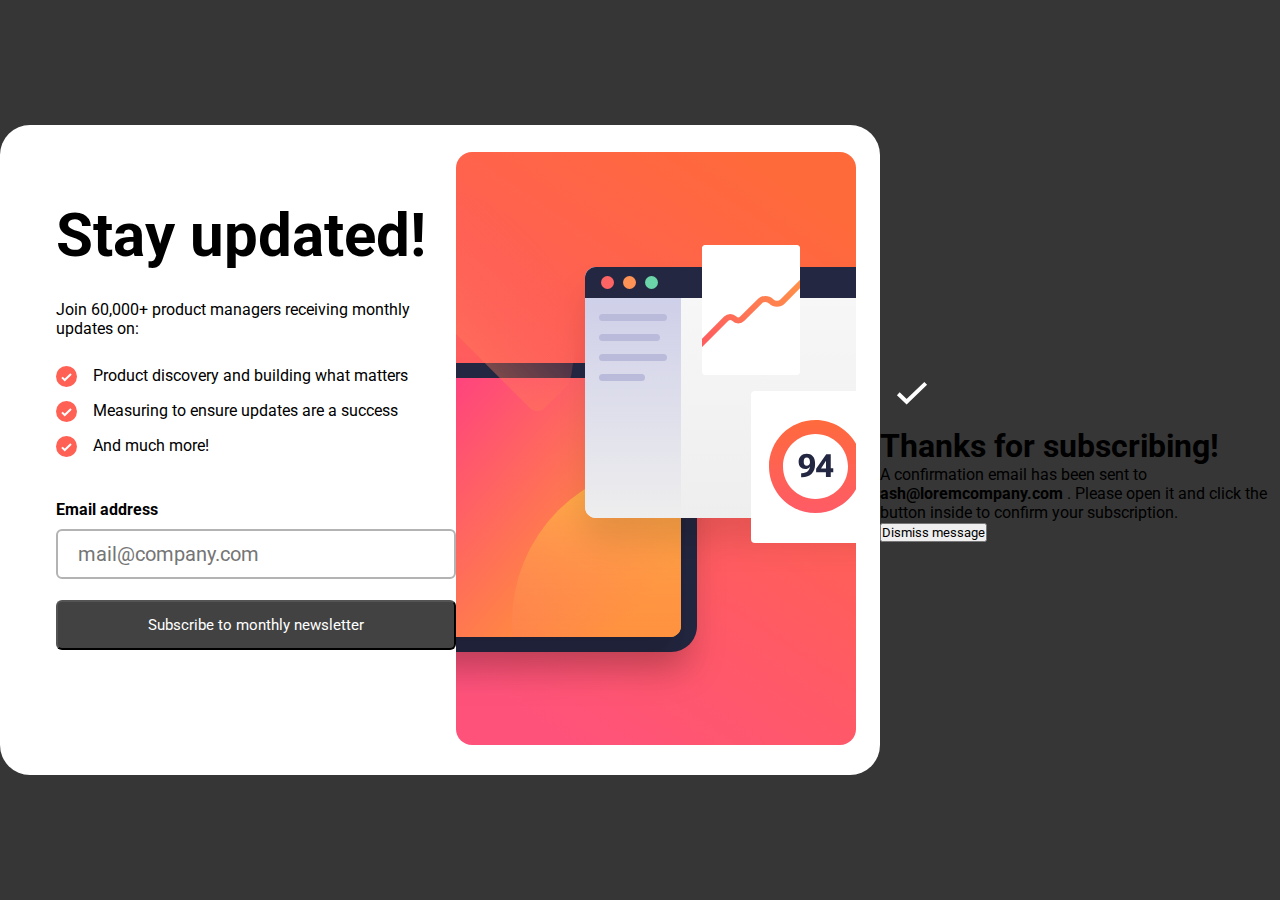
==== index.html @ 1c122751 "manuteção do input e label" ====
<!DOCTYPE html>
<html lang="en">
<head>
    <meta charset="UTF-8">
    <meta http-equiv="X-UA-Compatible" content="IE=edge">
    <link rel="stylesheet" href="style.css">
    <meta name="viewport" content="width=device-width, initial-scale=1.0">
    <title>Document</title>
    <link rel="preconnect" href="https://fonts.googleapis.com">
<link rel="preconnect" href="https://fonts.gstatic.com" crossorigin>
<link href="https://fonts.googleapis.com/css2?family=Roboto:wght@400;700&display=swap" rel="stylesheet">
</head>
<body>
    <section class="container-maior">

        <div class="container">
            <h1>Stay updated!</h1>
            <p>Join 60,000+ product managers receiving monthly updates on:</p>

            <section class="requisitos">
                <div class="itens">
                    <svg xmlns="http://www.w3.org/2000/svg" width="21" height="21" viewBox="0 0 21 21"><g fill="none"><circle cx="10.5" cy="10.5" r="10.5" fill="#FF6155"/><path stroke="#FFF" stroke-width="2" d="M6 11.381 8.735 14 15 8"/></g></svg>
                    <p>Product discovery and building what matters</p>  
                </div>
                <div class="itens">
                    <svg xmlns="http://www.w3.org/2000/svg" width="21" height="21" viewBox="0 0 21 21"><g fill="none"><circle cx="10.5" cy="10.5" r="10.5" fill="#FF6155"/><path stroke="#FFF" stroke-width="2" d="M6 11.381 8.735 14 15 8"/></g></svg>
                    <p>Measuring to ensure updates are a success</p>
                </div>
                <div class="itens">
                    <svg xmlns="http://www.w3.org/2000/svg" width="21" height="21" viewBox="0 0 21 21"><g fill="none"><circle cx="10.5" cy="10.5" r="10.5" fill="#FF6155"/><path stroke="#FFF" stroke-width="2" d="M6 11.381 8.735 14 15 8"/></g></svg>
                    <p>And much more!</p>
                </div>
            </section>
            <div class="input-email">
                <label for="email">Email address</label>
                <input class="email" id="email" type="email" required placeholder="mail@company.com">
                <button class="submit">Subscribe to monthly newsletter</button> 
            </div>
            
        </div>

        <div class="imagem">
            <svg xmlns="http://www.w3.org/2000/svg" xmlns:xlink="http://www.w3.org/1999/xlink" width="400" height="593" viewBox="0 0 400 593"><defs><linearGradient id="b" x1="72.75%" x2="27.25%" y1="0%" y2="100%"><stop offset="0%" stop-color="#FF6A3A"/><stop offset="100%" stop-color="#FF527B"/></linearGradient><linearGradient id="h" x1="22.319%" x2="99.127%" y1="28.497%" y2="70.858%"><stop offset="0%" stop-color="#FF3E83"/><stop offset="100%" stop-color="#FF9F2E"/></linearGradient><linearGradient id="k" x1="50%" x2="50%" y1="0%" y2="100%"><stop offset="0%" stop-color="#FFB443"/><stop offset="100%" stop-color="#FF5B64" stop-opacity="0"/></linearGradient><linearGradient id="o" x1="50%" x2="50%" y1="0%" y2="100%"><stop offset="0%" stop-color="#F8F8F8"/><stop offset="100%" stop-color="#EEE"/></linearGradient><linearGradient id="p" x1="50%" x2="50%" y1="0%" y2="100%"><stop offset="0%" stop-color="#CACBE8"/><stop offset="100%" stop-color="#EEE"/><stop offset="100%" stop-color="#CACBE8"/></linearGradient><linearGradient id="r" x1="97.791%" x2="7.729%" y1="26.944%" y2="71.879%"><stop offset="0%" stop-color="#FF9049"/><stop offset="100%" stop-color="#FF5E5E"/></linearGradient><linearGradient id="t" x1="50%" x2="50%" y1="0%" y2="100%"><stop offset="0%" stop-color="#FF6A3D"/><stop offset="100%" stop-color="#FF5B66"/></linearGradient><path id="e" d="M0 26C0 11.64 11.64 0 26 0h381c14.36 0 26 11.64 26 26v237c0 14.36-11.64 26-26 26H26c-14.36 0-26-11.64-26-26V26Z"/><path id="g" d="M0 11C0 4.925 4.925 0 11 0h379c6.075 0 11 4.925 11 11v237c0 6.075-4.925 11-11 11H11c-6.075 0-11-4.925-11-11V11Z"/><path id="i" d="M0 11C0 4.925 4.925 0 11 0h379c6.075 0 11 4.925 11 11v237c0 6.075-4.925 11-11 11H11c-6.075 0-11-4.925-11-11V11Z"/><path id="n" d="M0 11C0 4.925 4.925 0 11 0h411c6.075 0 11 4.925 11 11v229c0 6.075-4.925 11-11 11H11c-6.075 0-11-4.925-11-11V11Z"/><path id="q" d="M0 4a4 4 0 0 1 4-4h90a4 4 0 0 1 4 4v122a4 4 0 0 1-4 4H4a4 4 0 0 1-4-4V4Z"/><filter id="d" width="127.7%" height="141.5%" x="-13.9%" y="-12.5%" filterUnits="objectBoundingBox"><feOffset dy="24" in="SourceAlpha" result="shadowOffsetOuter1"/><feGaussianBlur in="shadowOffsetOuter1" result="shadowBlurOuter1" stdDeviation="16"/><feColorMatrix in="shadowBlurOuter1" values="0 0 0 0 0 0 0 0 0 0 0 0 0 0 0 0 0 0 0.100000001 0"/></filter><filter id="f" width="129.9%" height="146.3%" x="-15%" y="-13.9%" filterUnits="objectBoundingBox"><feOffset dy="24" in="SourceAlpha" result="shadowOffsetOuter1"/><feGaussianBlur in="shadowOffsetOuter1" result="shadowBlurOuter1" stdDeviation="16"/><feColorMatrix in="shadowBlurOuter1" values="0 0 0 0 0 0 0 0 0 0 0 0 0 0 0 0 0 0 0.100000001 0"/></filter><filter id="j" width="129.9%" height="146.3%" x="-15%" y="-13.9%" filterUnits="objectBoundingBox"><feOffset dy="24" in="SourceAlpha" result="shadowOffsetOuter1"/><feGaussianBlur in="shadowOffsetOuter1" result="shadowBlurOuter1" stdDeviation="16"/><feColorMatrix in="shadowBlurOuter1" values="0 0 0 0 0 0 0 0 0 0 0 0 0 0 0 0 0 0 0.100000001 0"/></filter><filter id="m" width="127.7%" height="147.8%" x="-13.9%" y="-14.3%" filterUnits="objectBoundingBox"><feOffset dy="24" in="SourceAlpha" result="shadowOffsetOuter1"/><feGaussianBlur in="shadowOffsetOuter1" result="shadowBlurOuter1" stdDeviation="16"/><feColorMatrix in="shadowBlurOuter1" values="0 0 0 0 0 0 0 0 0 0 0 0 0 0 0 0 0 0 0.100000001 0"/></filter><rect id="a" width="400" height="593" x="0" y="0" rx="16"/></defs><g fill="none" fill-rule="evenodd"><mask id="c" fill="#fff"><use xlink:href="#a"/></mask><rect width="400" height="593" rx="16"/><path fill="url(#b)" fill-rule="nonzero" d="M0 0h400v593H0z" mask="url(#c)"/><g mask="url(#c)"><g fill-rule="nonzero" transform="translate(-192 211)"><use xlink:href="#e" fill="#000" filter="url(#d)"/><use xlink:href="#e" fill="#242742"/></g><g transform="translate(-176 226)"><g fill-rule="nonzero"><use xlink:href="#g" fill="#000" filter="url(#f)"/><use xlink:href="#g" fill="url(#h)"/></g><mask id="l" fill="#fff"><use xlink:href="#i"/></mask><g fill-rule="nonzero"><use xlink:href="#i" fill="#000" filter="url(#j)"/><use xlink:href="#i" fill="url(#h)"/></g><circle cx="390" cy="244" r="158" fill="url(#k)" fill-rule="nonzero" mask="url(#l)"/><circle cx="136.446" cy="-34.554" r="158" fill="url(#k)" fill-rule="nonzero" mask="url(#l)" transform="rotate(-135 136.446 -34.554)"/></g><g fill-rule="nonzero" transform="translate(129 115)"><use xlink:href="#n" fill="#000" filter="url(#m)"/><use xlink:href="#n" fill="url(#o)"/><path fill="url(#p)" d="M0 11C0 4.925 4.925 0 11 0h85v251H11c-6.075 0-11-4.925-11-11V11Z"/><path fill="#BABBDB" d="M14 50.5a3.5 3.5 0 0 1 3.5-3.5h61a3.5 3.5 0 0 1 0 7h-61a3.5 3.5 0 0 1-3.5-3.5Zm0 20a3.5 3.5 0 0 1 3.5-3.5h54a3.5 3.5 0 0 1 0 7h-54a3.5 3.5 0 0 1-3.5-3.5Zm0 20a3.5 3.5 0 0 1 3.5-3.5h61a3.5 3.5 0 0 1 0 7h-61a3.5 3.5 0 0 1-3.5-3.5Zm0 20a3.5 3.5 0 0 1 3.5-3.5h39a3.5 3.5 0 1 1 0 7h-39a3.5 3.5 0 0 1-3.5-3.5Z"/><path fill="#242742" d="M0 11C0 4.925 4.925 0 11 0h411c6.075 0 11 4.925 11 11v20H0V11Z"/><g transform="translate(16 9)"><circle cx="6.5" cy="6.5" r="6.5" fill="#FF6464"/><circle cx="28.5" cy="6.5" r="6.5" fill="#FF9255"/><circle cx="50.5" cy="6.5" r="6.5" fill="#6BD4A8"/></g></g><g transform="translate(246 93)"><path fill="#FFF" fill-rule="nonzero" d="M0 4a4 4 0 0 1 4-4h90a4 4 0 0 1 4 4v122a4 4 0 0 1-4 4H4a4 4 0 0 1-4-4V4Z"/><mask id="s" fill="#fff"><use xlink:href="#q"/></mask><use xlink:href="#q" fill="#FFF" fill-rule="nonzero"/><path fill="url(#r)" fill-rule="nonzero" d="M108.12 28.878a3 3 0 0 1 .002 4.243L82.847 58.41c-4.348 4.351-11.4 4.351-15.749 0a5.132 5.132 0 0 0-7.26 0L42.406 75.853a8.668 8.668 0 0 1-12.262 0 2.668 2.668 0 0 0-3.774 0l-32.248 32.268a3 3 0 1 1-4.244-4.242l32.248-32.267a8.668 8.668 0 0 1 12.262 0 2.668 2.668 0 0 0 3.774 0L55.594 54.17c4.348-4.35 11.4-4.35 15.748 0a5.132 5.132 0 0 0 7.26 0l25.276-25.29a3 3 0 0 1 4.243-.002Z" mask="url(#s)"/><path fill="#FFF" fill-rule="nonzero" d="M49 150a4 4 0 0 1 4-4h120a4 4 0 0 1 4 4v144a4 4 0 0 1-4 4H53a4 4 0 0 1-4-4V150Z"/><path fill="url(#t)" d="M46.5 79C64.45 79 79 64.45 79 46.5S64.45 14 46.5 14 14 28.55 14 46.5 28.55 79 46.5 79Zm0 14C72.181 93 93 72.181 93 46.5S72.181 0 46.5 0 0 20.819 0 46.5 20.819 93 46.5 93Z" transform="translate(67 175)"/><path fill="#242742" fill-rule="nonzero" d="M96.61 216.72c0 2.27.589 4.067 1.766 5.39 1.177 1.313 2.78 1.969 4.812 1.969 1.886 0 3.36-.672 4.422-2.016 1.073-1.344 1.61-3.02 1.61-5.031h-1.172c0 1.146-.318 2.057-.954 2.734-.635.677-1.427 1.016-2.375 1.016-1.01 0-1.76-.339-2.25-1.016-.49-.687-.734-1.692-.734-3.015 0-1.51.245-2.594.734-3.25.5-.667 1.24-1 2.22-1 1.051 0 1.869.432 2.452 1.297.584.864.875 2.411.875 4.64l.14.625c0 3.302-.723 5.646-2.171 7.031-1.448 1.386-3.495 2.073-6.14 2.063h-.704v3.969h.813c4.25-.042 7.495-1.193 9.734-3.453 2.25-2.271 3.375-5.329 3.375-9.172v-.813c0-3.458-.776-5.958-2.328-7.5-1.552-1.552-3.557-2.328-6.016-2.328-2.468 0-4.437.714-5.906 2.14-1.469 1.428-2.203 3.334-2.203 5.72ZM123.923 232h4.828v-22.75h-4.516l-10.11 14.563v3.438h17.141v-3.891h-4.937l-.813.078h-6.5l4.828-7.562h.157v9.593l-.079.547v5.985Z"/></g></g></g></svg>
        </div>

    </section>

    <section class="sucesso">
        <svg xmlns="http://www.w3.org/2000/svg" width="64" height="64" viewBox="0 0 64 64"><defs><linearGradient id="a" x1="100%" x2="0%" y1="0%" y2="100%"><stop offset="0%" stop-color="#FF6A3A"/><stop offset="100%" stop-color="#FF527B"/></linearGradient></defs><g fill="none"><circle cx="32" cy="32" r="32" fill="url(#a)"/><path stroke="#FFF" stroke-width="4" d="m18.286 34.686 8.334 7.98 19.094-18.285"/></g></svg>
        <h1>Thanks for subscribing!</h1>
        <p>
            A confirmation email has been sent to <strong>ash@loremcompany.com</strong> . 
            Please open it and click the button inside to confirm your subscription.
        </p>
        <button> 
            Dismiss message
        </button>
    </section>
 
</body>
</html>
---- style.css ----
*{
    box-sizing: border-box;
    margin: 0;
    padding: 0;
    font-family: 'Roboto', sans-serif;}
body{
    width: 100%;
    height: 100vh;

    display: flex;
    justify-content: center;
    align-items: center;

    background-color: rgb(54, 54, 54);
}


body .container-maior{
    width: 950px;
    height: 650px;
    padding: 1.5em;
    border-radius: 30px;

    background-color: white;

    display: flex;
    justify-content: space-between;
    align-items: center;
}

body .itens{
    display: flex; 
}
.itens p{
    margin: 0 0 1em 1em;
}

section .container{
    margin: 0 0 50px 2em;
    width: 400px;
    height: 450px;
    
    display: flex;
    flex-direction: column;
    justify-content: space-between;
}
section .container h1{
    font-size: 60px;
    font-weight: 700;
    
    display: flex;
    align-items: center;
}
section .email{
    width: 400px;
    height: 50px;
    border:rgb(179, 179, 179) 2px solid ;
    border-radius: 6px;
    padding: 1em;

    font-size: 20px;
}
section .submit{
    width: 400px;
    height: 50px;
    border-radius: 6px;

    background-color: rgb(66, 66, 66);
    color: white;
}

section .input-email{
    width: 400px;
    height: 150px;

    display: flex;
    flex-direction: column;
    justify-content: space-between;
}
section .input-email .email{
    margin: 0.5em 0 1em 0;
}
section .input-email label{
    font-weight: bold;
}
section .input-email .submit{
    font-size: 15px;
}


body .itens svg{
    display: flex;
}
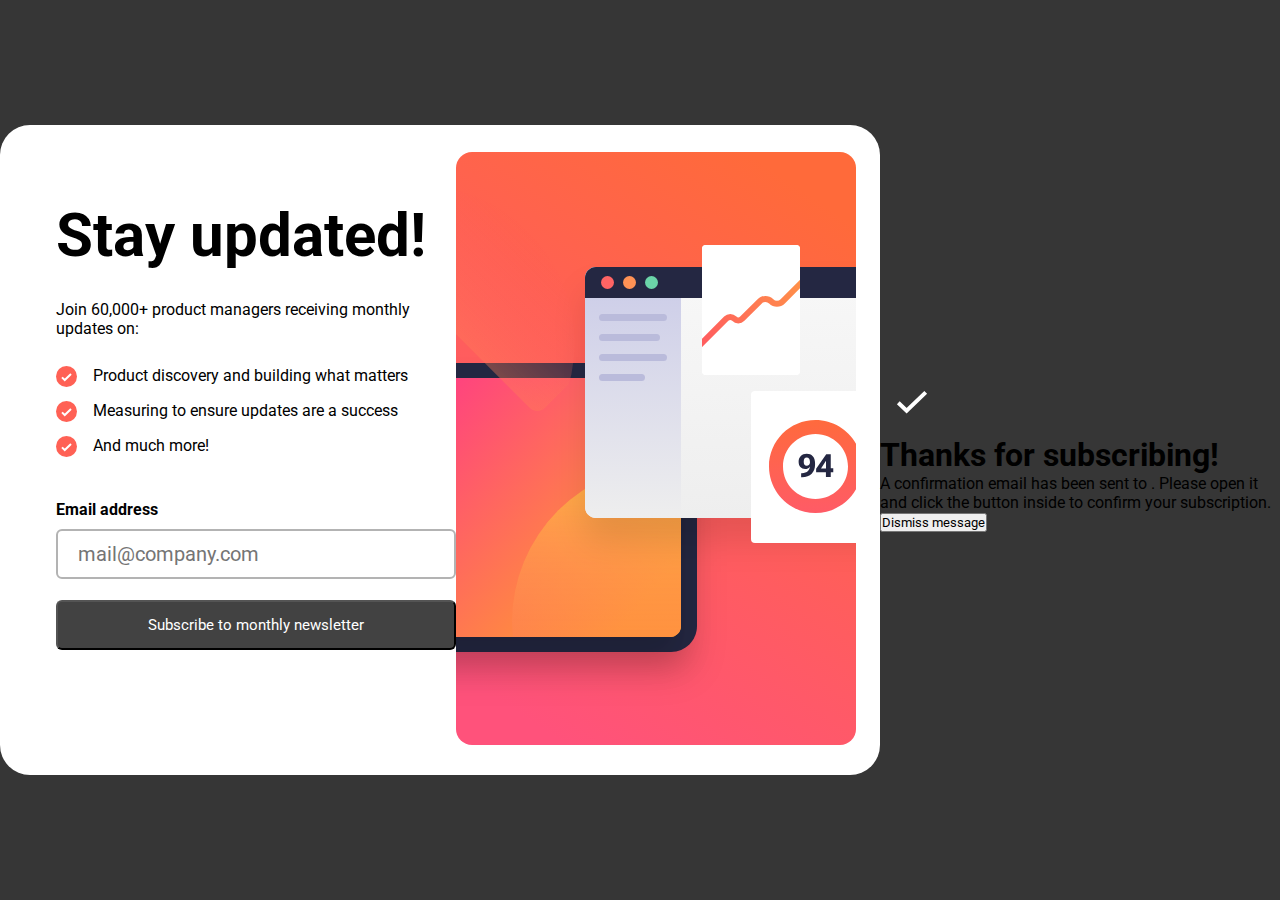
==== commit 43e5bafb: "inicio de JS" ====
--- a/index.html
+++ b/index.html
@@ -32,9 +32,9 @@
                 </div>
             </section>
             <div class="input-email">
-                <label for="email">Email address</label>
+                <label class="label-email" for="email">Email address</label>
                 <input class="email" id="email" type="email" required placeholder="mail@company.com">
-                <button class="submit">Subscribe to monthly newsletter</button> 
+                <button onclick="submit()" class="submit">Subscribe to monthly newsletter</button> 
             </div>
             
         </div>
@@ -47,15 +47,17 @@
 
     <section class="sucesso">
         <svg xmlns="http://www.w3.org/2000/svg" width="64" height="64" viewBox="0 0 64 64"><defs><linearGradient id="a" x1="100%" x2="0%" y1="0%" y2="100%"><stop offset="0%" stop-color="#FF6A3A"/><stop offset="100%" stop-color="#FF527B"/></linearGradient></defs><g fill="none"><circle cx="32" cy="32" r="32" fill="url(#a)"/><path stroke="#FFF" stroke-width="4" d="m18.286 34.686 8.334 7.98 19.094-18.285"/></g></svg>
+
+        
         <h1>Thanks for subscribing!</h1>
         <p>
-            A confirmation email has been sent to <strong>ash@loremcompany.com</strong> . 
+            A confirmation email has been sent to <strong class="recebe"></strong> . 
             Please open it and click the button inside to confirm your subscription.
         </p>
         <button> 
             Dismiss message
         </button>
     </section>
- 
+    <script src="script.js"></script>
 </body>
 </html>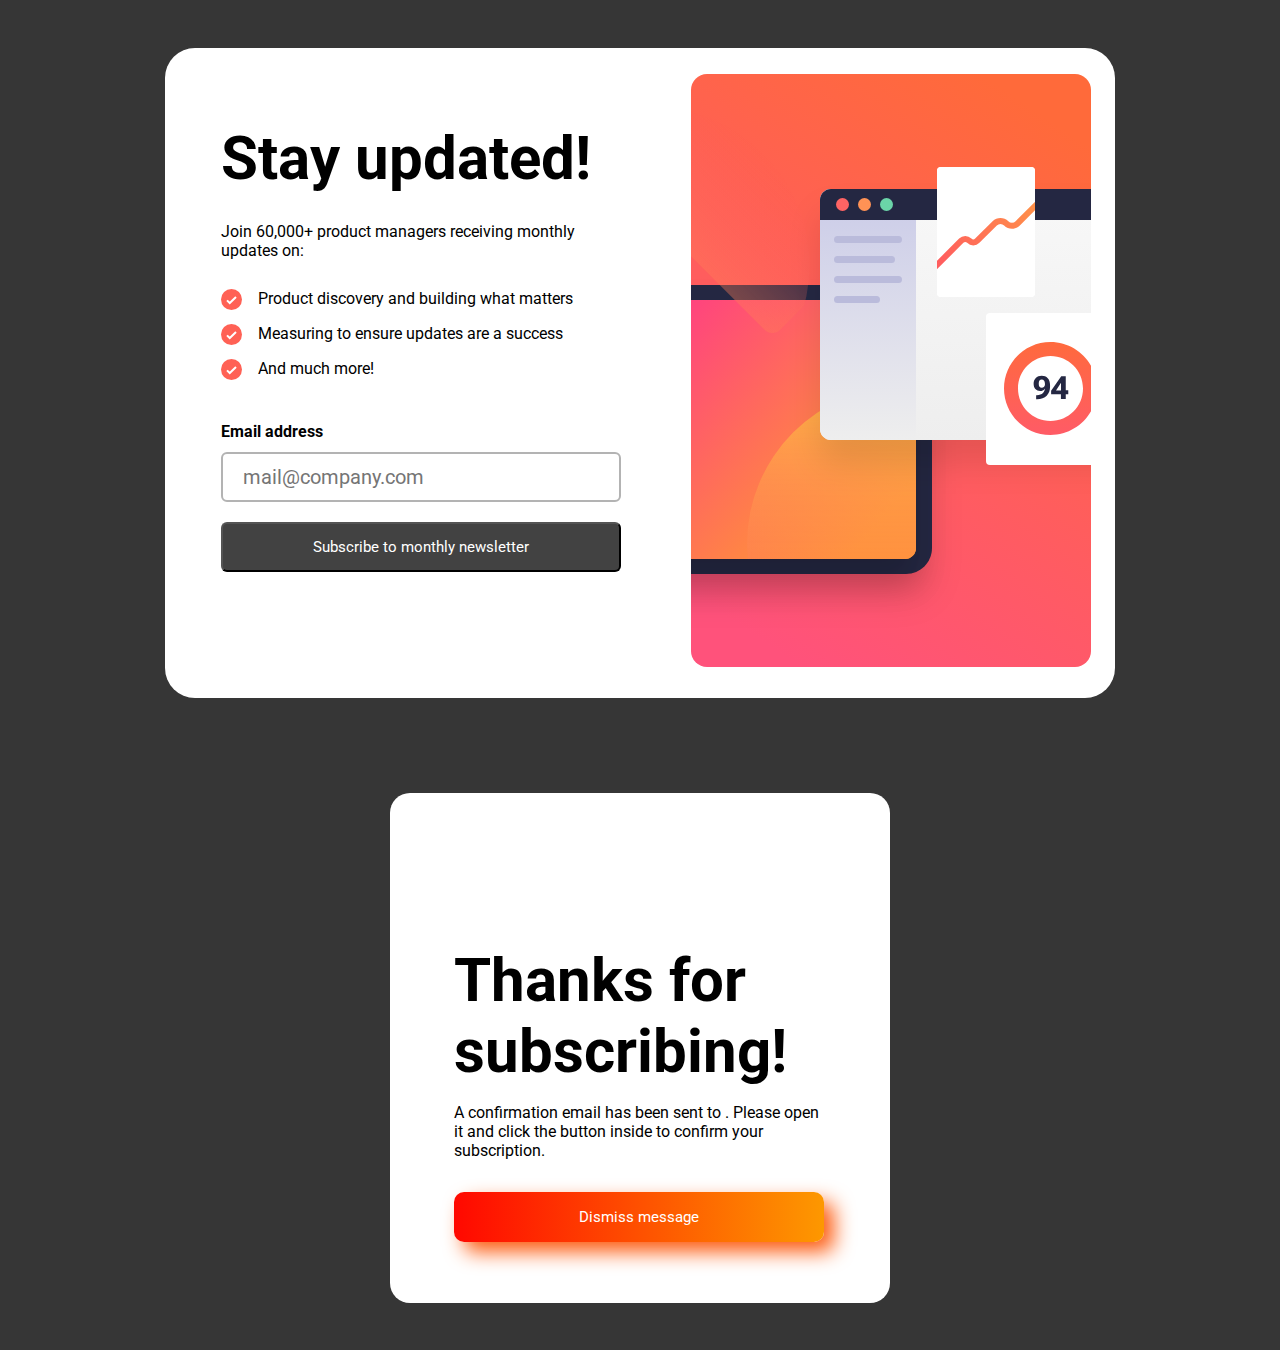
==== commit 067b3833: "função para imprimir o "email" na aba "sucesso"" ====
--- a/index.html
+++ b/index.html
@@ -27,6 +27,7 @@
                     <p>Measuring to ensure updates are a success</p>
                 </div>
                 <div class="itens">
+
                     <svg xmlns="http://www.w3.org/2000/svg" width="21" height="21" viewBox="0 0 21 21"><g fill="none"><circle cx="10.5" cy="10.5" r="10.5" fill="#FF6155"/><path stroke="#FFF" stroke-width="2" d="M6 11.381 8.735 14 15 8"/></g></svg>
                     <p>And much more!</p>
                 </div>
@@ -48,7 +49,6 @@
     <section class="sucesso">
         <svg xmlns="http://www.w3.org/2000/svg" width="64" height="64" viewBox="0 0 64 64"><defs><linearGradient id="a" x1="100%" x2="0%" y1="0%" y2="100%"><stop offset="0%" stop-color="#FF6A3A"/><stop offset="100%" stop-color="#FF527B"/></linearGradient></defs><g fill="none"><circle cx="32" cy="32" r="32" fill="url(#a)"/><path stroke="#FFF" stroke-width="4" d="m18.286 34.686 8.334 7.98 19.094-18.285"/></g></svg>
 
-        
         <h1>Thanks for subscribing!</h1>
         <p>
             A confirmation email has been sent to <strong class="recebe"></strong> . 
--- a/style.css
+++ b/style.css
@@ -5,11 +5,12 @@
     font-family: 'Roboto', sans-serif;}
 body{
     width: 100%;
-    height: 100vh;
+    height: 150vh;
 
     display: flex;
-    justify-content: center;
+    justify-content: space-around;
     align-items: center;
+    flex-direction: column;
 
     background-color: rgb(54, 54, 54);
 }
@@ -51,6 +52,8 @@
     display: flex;
     align-items: center;
 }
+
+
 section .email{
     width: 400px;
     height: 50px;
@@ -85,9 +88,42 @@
 }
 section .input-email .submit{
     font-size: 15px;
+    cursor: pointer;
 }
 
+body .sucesso{
+    width: 500px;
+    height: 510px;
+    border-radius: 20px;
 
-body .itens svg{
-    display: flex;
+    background-color: white;
+
+    padding: 4em;
 }
+
+.sucesso h1{
+    font-size: 60px;
+}
+.sucesso p{
+    margin: 1em 0 2em;
+}
+
+.sucesso button{
+    background: linear-gradient(to right, rgb(255, 8, 0) , rgb(253, 152, 0));
+    color: white;
+    font-size: 15px;
+
+    width: 370px;
+    height: 50px;
+    border: 0px;
+    border-radius: 10px;
+
+    box-shadow:10px 10px 20px rgb(253, 93, 19);
+
+    cursor: pointer;
+}
+
+.sucesso svg{
+    margin-bottom: 20px;
+}
+
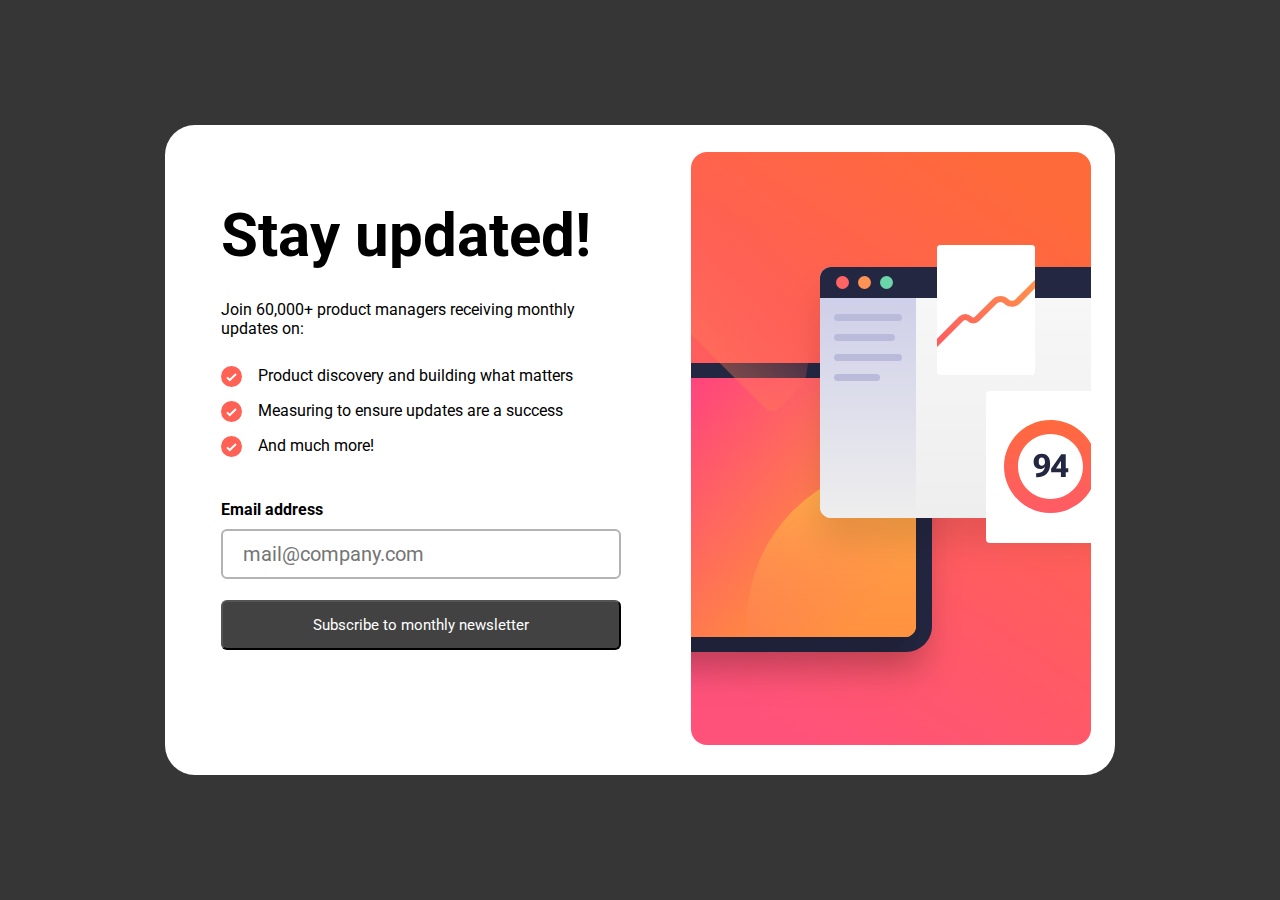
==== commit 93a4478f: "js para a impressão do gmail, sem resposta" ====
--- a/index.html
+++ b/index.html
@@ -10,7 +10,7 @@
 <link rel="preconnect" href="https://fonts.gstatic.com" crossorigin>
 <link href="https://fonts.googleapis.com/css2?family=Roboto:wght@400;700&display=swap" rel="stylesheet">
 </head>
-<body>
+<body class="body-index">
     <section class="container-maior">
 
         <div class="container">
@@ -46,18 +46,6 @@
 
     </section>
 
-    <section class="sucesso">
-        <svg xmlns="http://www.w3.org/2000/svg" width="64" height="64" viewBox="0 0 64 64"><defs><linearGradient id="a" x1="100%" x2="0%" y1="0%" y2="100%"><stop offset="0%" stop-color="#FF6A3A"/><stop offset="100%" stop-color="#FF527B"/></linearGradient></defs><g fill="none"><circle cx="32" cy="32" r="32" fill="url(#a)"/><path stroke="#FFF" stroke-width="4" d="m18.286 34.686 8.334 7.98 19.094-18.285"/></g></svg>
-
-        <h1>Thanks for subscribing!</h1>
-        <p>
-            A confirmation email has been sent to <strong class="recebe"></strong> . 
-            Please open it and click the button inside to confirm your subscription.
-        </p>
-        <button> 
-            Dismiss message
-        </button>
-    </section>
     <script src="script.js"></script>
 </body>
 </html>--- a/style.css
+++ b/style.css
@@ -5,7 +5,7 @@
     font-family: 'Roboto', sans-serif;}
 body{
     width: 100%;
-    height: 150vh;
+    height: 100vh;
 
     display: flex;
     justify-content: space-around;
@@ -124,6 +124,7 @@
 }
 
 .sucesso svg{
+    opacity: 0;
     margin-bottom: 20px;
 }
 
